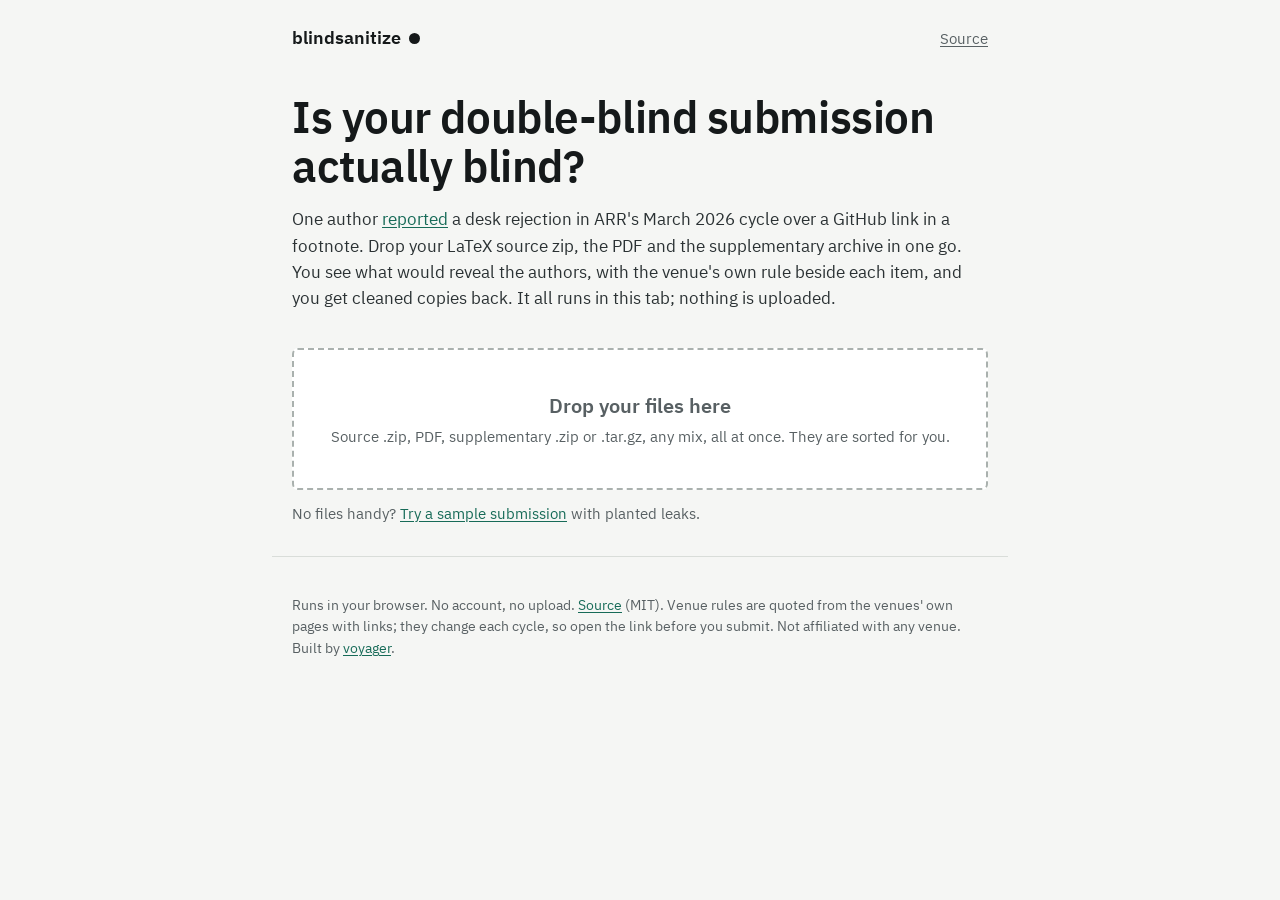
==== index.html @ 2ce64487 "blindsanitize: check and fix a double-blind submission in the browser" ====
<!doctype html>
<html lang="en">
<head>
<meta charset="utf-8">
<meta name="viewport" content="width=device-width, initial-scale=1">
<title>blindsanitize: check that your double-blind submission is blind</title>
<meta name="description" content="Drop your LaTeX source zip, your PDF and your supplementary archive. blindsanitize shows what would reveal the authors, with the venue's own rule next to each item, and gives back cleaned copies. Has a camera-ready mode. Runs in your browser; nothing is uploaded.">
<meta property="og:title" content="blindsanitize: check that your double-blind submission is blind">
<meta property="og:description" content="Source, PDF and supplementary archive checked together, with the venue's own rules. In your browser.">
<meta property="og:url" content="https://voyager-from-space.github.io/blindsanitize/">
<link rel="canonical" href="https://voyager-from-space.github.io/blindsanitize/">
<link rel="icon" href="favicon.svg" type="image/svg+xml">
<link rel="stylesheet" href="styles.css">
</head>
<body>
<header class="wrap top">
  <a class="brand" href="./">blindsanitize</a>
  <a class="quiet" href="https://github.com/voyager-from-space/blindsanitize">Source</a>
</header>
<main class="wrap">
  <section class="intro">
    <h1>Is your double-blind submission actually blind?</h1>
    <p class="lede">One author <a href="https://www.reddit.com/r/LanguageTechnology/comments/1sd0vs9/arr_march_2026_disk_rejected/">reported</a> a desk rejection in ARR's March 2026 cycle over a GitHub link in a footnote. Drop your LaTeX source zip, the PDF and the supplementary archive in one go. You see what would reveal the authors, with the venue's own rule beside each item, and you get cleaned copies back. It all runs in this tab; nothing is uploaded.</p>
  </section>

  <section aria-label="Add your files">
    <label id="drop" class="drop" for="file">
      <input id="file" type="file" multiple accept=".zip,.pdf,.tgz,.tar,.gz,application/zip,application/pdf,application/gzip">
      <span class="drop-title">Drop your files here</span>
      <span class="drop-sub">Source .zip, PDF, supplementary .zip or .tar.gz, any mix, all at once. They are sorted for you.</span>
    </label>
    <p class="alt">No files handy? <button id="sample" class="linkish" type="button">Try a sample submission</button> with planted leaks.</p>
    <p id="status" class="status" role="status" aria-live="polite"></p>
  </section>

  <section id="results" class="results" hidden aria-labelledby="res-title">
    <div class="res-head">
      <div>
        <h2 id="res-title"></h2>
        <p id="res-sub" class="res-sub"></p>
      </div>
    </div>
    <div id="pack" class="pack"></div>
    <p id="downloads" class="downloads"></p>

    <details class="settings" open>
      <summary>Settings: venue, your names, mode</summary>
      <div class="grid">
        <div>
          <label for="venue">Venue</label>
          <select id="venue"></select>
          <p class="mini" id="venue-link"></p>
          <label class="check"><input id="camera" type="checkbox"> This is the camera-ready version</label>
          <label class="check"><input id="strip" type="checkbox" checked> Strip LaTeX comments from the source</label>
        </div>
        <div>
          <label for="names">Author names, one per line</label>
          <textarea id="names" rows="3" spellcheck="false" autocomplete="off" placeholder="Ada Example"></textarea>
          <label for="others">Institutions, handles, project names</label>
          <textarea id="others" rows="3" spellcheck="false" autocomplete="off" placeholder="Acme Lab&#10;adaexample"></textarea>
          <p class="mini">These stay in this tab. They are searched for in file text, PDF text, links and file names, and never written to the report.</p>
        </div>
      </div>
    </details>

    <div id="camera-panel" class="camera" hidden>
      <h3 class="sec">Camera-ready: put the real information back</h3>
      <label for="author-block">Author block (the LaTeX that goes inside <code>\author{…}</code>)</label>
      <textarea id="author-block" rows="3" spellcheck="false"></textarea>
      <label for="ack">Acknowledgments text</label>
      <textarea id="ack" rows="3" spellcheck="false"></textarea>
      <h4 class="sec2">Anonymized links</h4>
      <ol id="anon-links" class="rows"></ol>
    </div>

    <details id="venue-rules" class="rules"><summary id="venue-rules-title"></summary><ol id="venue-rule-list" class="rule-list"></ol></details>

    <div id="findings"></div>

    <h3 class="sec">Does the cleaned source still build, and is the built PDF blind?</h3>
    <p class="note" id="build-note">Builds the cleaned source in this tab with TeX Live as WebAssembly, then runs the same PDF checks on the PDF it produced. The first build downloads about 177 MB, and about 440 MB if the paper needs packages beyond the common set. It is kept in this browser. Your files are not uploaded.</p>
    <p class="build-actions"><button id="build-btn" class="btn" type="button">Build and check the PDF</button> <button id="build-stop" class="linkish" type="button" hidden>Stop</button></p>
    <p id="build-status" class="status" role="status" aria-live="polite"></p>
    <div id="build-out" class="build-out" hidden></div>

    <h3 class="sec">What this cannot see</h3>
    <p class="note">Writing style, a well-known system or dataset that points to your group, faces or screenshots inside figures, text drawn inside images, and anything outside the files you dropped. Self-reference and name matching are heuristics: read the list. Cleaning is done on copies; your originals are not touched.</p>
  </section>
</main>
<footer class="wrap foot">
  <p>Runs in your browser. No account, no upload. <a href="https://github.com/voyager-from-space/blindsanitize">Source</a> (MIT). Venue rules are quoted from the venues' own pages with links; they change each cycle, so open the link before you submit. Not affiliated with any venue. Built by <a href="https://voyager-from-space.github.io">voyager</a>.</p>
</footer>
<script src="vendor/jszip.min.js"></script>
<script type="module" src="app.js"></script>
</body>
</html>
---- styles.css ----
/* blindsanitize tokens
   paper  #f5f6f4  page            ink   #15191a  text
   muted  #586063  secondary text  rule  #d9ddd9  dividers
   go     #176b58  fixed, actions  stop  #a8281f  would reveal you / needs you
   amber  #8a5a00  check this      redaction bars: the ███ run inside excerpts
   type: IBM Plex Sans 400/600; Plex Mono for paths and excerpts only
   space: 4 8 12 16 24 40 64; one 46rem column */
@font-face { font-family: "Plex Sans"; src: url(fonts/IBMPlexSans-Regular-Latin1.woff2) format("woff2"); font-weight: 400; font-display: swap; }
@font-face { font-family: "Plex Sans"; src: url(fonts/IBMPlexSans-Regular-Pi.woff2) format("woff2"); font-weight: 400; font-display: swap; unicode-range: U+2000-23FF, U+2500-25FF; }
@font-face { font-family: "Plex Sans"; src: url(fonts/IBMPlexSans-SemiBold-Latin1.woff2) format("woff2"); font-weight: 600; font-display: swap; }
@font-face { font-family: "Plex Sans"; src: url(fonts/IBMPlexSans-SemiBold-Pi.woff2) format("woff2"); font-weight: 600; font-display: swap; unicode-range: U+2000-23FF, U+2500-25FF; }
@font-face { font-family: "Plex Mono"; src: url(fonts/IBMPlexMono-Regular-Latin1.woff2) format("woff2"); font-weight: 400; font-display: swap; }
@font-face { font-family: "Plex Mono"; src: url(fonts/IBMPlexMono-Regular-Pi.woff2) format("woff2"); font-weight: 400; font-display: swap; unicode-range: U+2000-23FF, U+2500-25FF; }

:root { --paper: #f5f6f4; --ink: #15191a; --muted: #586063; --rule: #d9ddd9; --go: #176b58; --stop: #a8281f; --amber: #8a5a00; }
* { box-sizing: border-box; }
html { -webkit-text-size-adjust: 100%; }
body { margin: 0; background: var(--paper); color: var(--ink); font: 400 17px/1.55 "Plex Sans", system-ui, sans-serif; }
code, .mono { font-family: "Plex Mono", ui-monospace, monospace; font-size: 0.9em; }
a { color: var(--go); text-underline-offset: 2px; }
:focus-visible { outline: 3px solid var(--go); outline-offset: 2px; }
.wrap { max-width: 46rem; margin: 0 auto; padding: 0 20px; }
.top { display: flex; justify-content: space-between; align-items: baseline; padding-top: 24px; }
.brand { font-weight: 600; color: var(--ink); text-decoration: none; font-size: 18px; }
.brand::after { content: ""; display: inline-block; width: 0.62em; height: 0.62em; margin-left: 8px; border-radius: 50%; background: var(--ink); vertical-align: -0.02em; }
.quiet { color: var(--muted); font-size: 15px; }
.intro { padding: 40px 0 24px; }
h1 { font-size: clamp(30px, 6vw, 44px); line-height: 1.12; letter-spacing: -0.01em; margin: 0 0 16px; font-weight: 600; max-width: 18em; }
.lede { margin: 0; color: #2b3234; max-width: 40em; }
.drop { display: block; border: 2px dashed #aab1ae; border-radius: 6px; padding: 40px 24px; text-align: center; background: #fff; cursor: pointer; transition: border-color .15s, background .15s; }
.drop:hover, .drop.over, .drop:focus-within { border-color: var(--go); background: #f0f7f4; }
.drop input { position: absolute; width: 1px; height: 1px; opacity: 0; overflow: hidden; }
.drop-title { display: block; font-weight: 600; font-size: 20px; }
.drop-sub { display: block; color: var(--muted); margin-top: 4px; font-size: 15px; }
.alt { margin: 12px 0 0; color: var(--muted); font-size: 15px; }
.linkish { font: inherit; color: var(--go); background: none; border: 0; padding: 0; text-decoration: underline; text-underline-offset: 2px; cursor: pointer; }
.status { min-height: 1.5em; color: var(--muted); font-size: 15px; margin: 8px 0 0; }
.results { padding: 24px 0 40px; border-top: 1px solid var(--rule); margin-top: 24px; }
h2 { font-size: 26px; line-height: 1.2; margin: 0; font-weight: 600; overflow-wrap: anywhere; }
.res-sub { margin: 4px 0 0; color: var(--muted); }
.pack { display: grid; grid-template-columns: repeat(auto-fit, minmax(12rem, 1fr)); gap: 12px; margin: 20px 0 12px; }
.cell { border-left: 4px solid var(--rule); padding: 2px 0 2px 12px; }
.cell.bad { border-color: var(--stop); } .cell.ok { border-color: var(--go); } .cell.off { opacity: .6; }
.cell b { display: block; font-size: 15px; font-weight: 600; }
.cell .n { font-size: 24px; font-weight: 600; font-variant-numeric: tabular-nums; line-height: 1.2; }
.cell .s { color: var(--muted); font-size: 14px; display: block; }
.downloads { display: flex; flex-wrap: wrap; gap: 8px 12px; margin: 12px 0 0; }
.btn { display: inline-block; background: var(--go); color: #fff; text-decoration: none; font-weight: 600; padding: 10px 16px; border-radius: 6px; font-size: 16px; }
.btn:hover { background: #0f5646; }
.btn.alt2 { background: #fff; color: var(--go); border: 1px solid var(--go); }
button.btn { border: 0; font-family: inherit; cursor: pointer; }
button.btn:disabled { background: #8aa89f; cursor: progress; }
.settings, .rules { margin: 24px 0 0; border-top: 1px solid var(--rule); padding-top: 12px; }
summary { cursor: pointer; font-weight: 600; }
.grid { display: grid; grid-template-columns: 1fr 1fr; gap: 20px; margin-top: 8px; }
label { display: block; font-size: 15px; color: var(--muted); margin: 12px 0 4px; }
label.check { color: var(--ink); display: flex; gap: 8px; align-items: center; margin: 10px 0 0; }
select, textarea { width: 100%; font: 400 15px/1.5 "Plex Sans", system-ui, sans-serif; padding: 8px 10px; border: 1px solid #aab1ae; border-radius: 6px; background: #fff; color: var(--ink); }
textarea { font-family: "Plex Mono", ui-monospace, monospace; resize: vertical; }
.mini { color: var(--muted); font-size: 13px; margin: 6px 0 0; }
.sec { font-size: 18px; margin: 40px 0 4px; }
.sec2 { font-size: 16px; margin: 20px 0 4px; }
.note { color: var(--muted); font-size: 14px; margin: 4px 0 12px; }
ol.list, ol.rows, ol.rule-list { list-style: none; margin: 0; padding: 0; }
.f { padding: 12px 0 12px 12px; border-bottom: 1px solid var(--rule); border-left: 3px solid transparent; }
.f.block { border-left-color: var(--stop); } .f.check { border-left-color: #c9a24a; } .f.note { border-left-color: var(--rule); }
.f[data-status="fixed"] { border-left-color: var(--go); } /* done: green; the red and amber bars are only for what still needs you */
.f[data-status="info"] { border-left-color: var(--rule); }
.f-head { display: flex; flex-wrap: wrap; gap: 4px 12px; align-items: baseline; }
.f-label { font-weight: 600; }
.where { color: var(--muted); font-size: 14px; font-family: "Plex Mono", ui-monospace, monospace; overflow-wrap: anywhere; }
.f-detail { margin: 4px 0 0; font-size: 15px; }
.f-ex { margin: 4px 0 0; font-size: 14px; color: var(--muted); font-family: "Plex Mono", ui-monospace, monospace; overflow-wrap: anywhere; }
.st { font-size: 14px; margin: 4px 0 0; font-weight: 600; }
.st.fixed { color: var(--go); } .st.manual { color: var(--stop); } .st.info { color: var(--muted); font-weight: 400; }
.rule { margin: 6px 0 0; font-size: 14px; color: var(--muted); }
.rule q { color: var(--ink); }
.rule-list li { padding: 8px 0; border-bottom: 1px solid var(--rule); font-size: 15px; }
.row { display: flex; flex-wrap: wrap; justify-content: space-between; gap: 2px 16px; padding: 8px 0; border-bottom: 1px solid var(--rule); font-size: 15px; }
.row input { flex: 1 1 14rem; font: inherit; padding: 6px 8px; border: 1px solid #aab1ae; border-radius: 6px; }
.build-actions { margin: 12px 0 0; display: flex; gap: 16px; align-items: center; flex-wrap: wrap; }
.build-out pre { margin: 8px 0 0; padding: 10px 12px; background: #fff; border: 1px solid var(--rule); border-radius: 6px; font-size: 13px; line-height: 1.45; overflow-x: auto; white-space: pre-wrap; overflow-wrap: anywhere; }
.foot { color: var(--muted); font-size: 14px; padding-top: 24px; padding-bottom: 40px; border-top: 1px solid var(--rule); }
@media (max-width: 560px) { body { font-size: 16px; } .drop { padding: 28px 16px; } .grid { grid-template-columns: 1fr; } .btn { width: 100%; text-align: center; } }
@media (prefers-reduced-motion: reduce) { * { transition: none !important; scroll-behavior: auto !important; } }
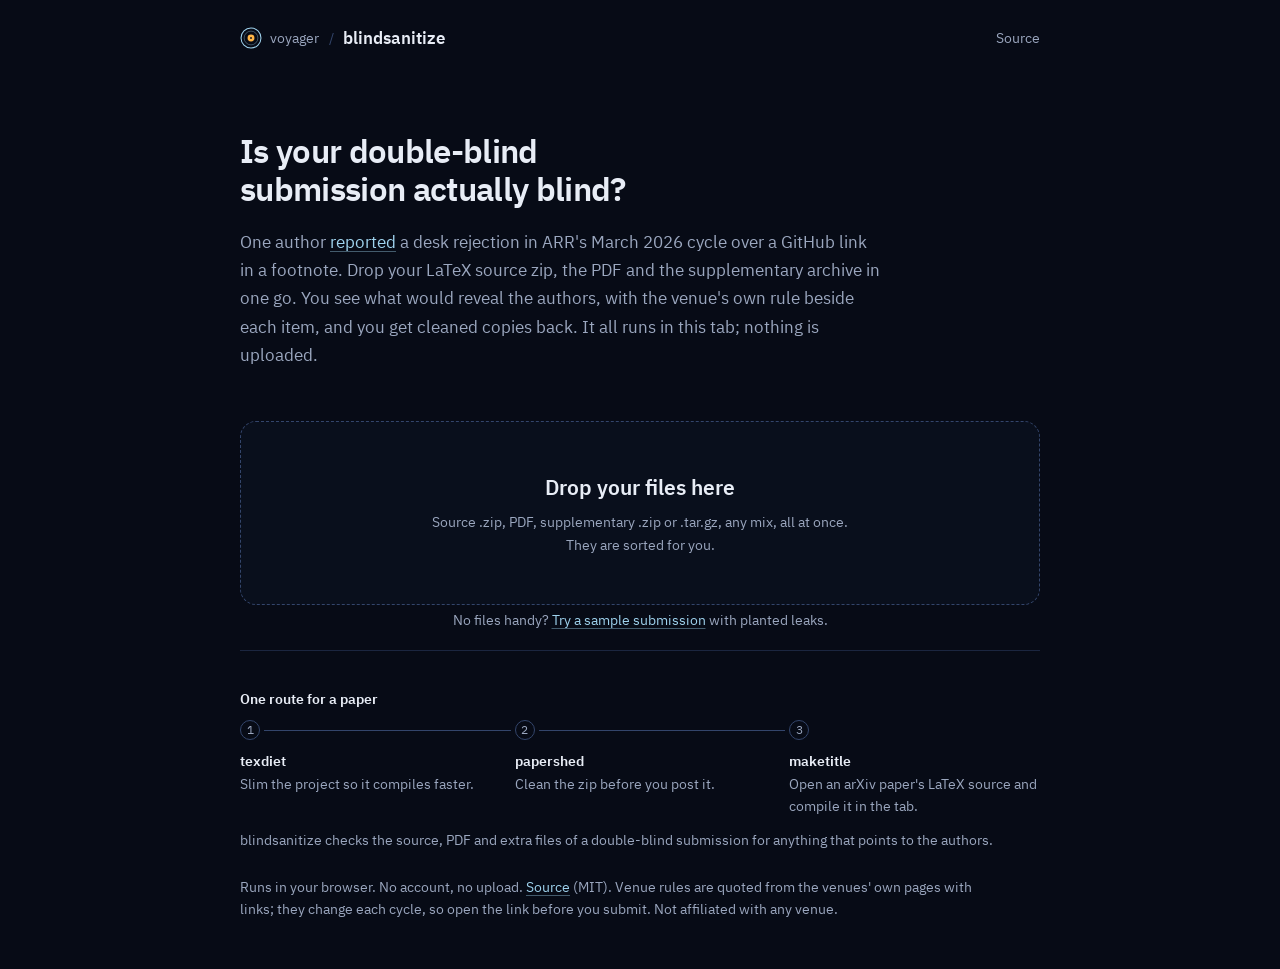
==== commit bce1e74c: "Share card and shared voyager look: one dark theme, header, route footer" ====
--- a/index.html
+++ b/index.html
@@ -5,19 +5,38 @@
 <meta name="viewport" content="width=device-width, initial-scale=1">
 <title>blindsanitize: check that your double-blind submission is blind</title>
 <meta name="description" content="Drop your LaTeX source zip, your PDF and your supplementary archive. blindsanitize shows what would reveal the authors, with the venue's own rule next to each item, and gives back cleaned copies. Has a camera-ready mode. Runs in your browser; nothing is uploaded.">
+<link rel="icon" href="favicon.svg" type="image/svg+xml">
+<meta property="og:type" content="website">
+<meta property="og:site_name" content="voyager">
 <meta property="og:title" content="blindsanitize: check that your double-blind submission is blind">
-<meta property="og:description" content="Source, PDF and supplementary archive checked together, with the venue's own rules. In your browser.">
+<meta property="og:description" content="Source, PDF and supplementary archive checked together against the venue's own rules, with cleaned copies back. Free, in your browser.">
 <meta property="og:url" content="https://voyager-from-space.github.io/blindsanitize/">
+<meta property="og:image" content="https://voyager-from-space.github.io/blindsanitize/og.png">
+<meta property="og:image:type" content="image/png">
+<meta property="og:image:width" content="1200">
+<meta property="og:image:height" content="630">
+<meta property="og:image:alt" content="blindsanitize by voyager: check that a double-blind submission is blind.">
+<meta name="twitter:card" content="summary_large_image">
+<meta name="twitter:site" content="@voyagerships">
+<meta name="twitter:title" content="blindsanitize: check that your double-blind submission is blind">
+<meta name="twitter:description" content="Source, PDF and supplementary archive checked together against the venue's own rules, with cleaned copies back. Free, in your browser.">
+<meta name="twitter:image" content="https://voyager-from-space.github.io/blindsanitize/og.png">
+<meta name="twitter:image:alt" content="blindsanitize by voyager: check that a double-blind submission is blind.">
+<meta name="theme-color" content="#070b16">
+<meta name="color-scheme" content="dark">
 <link rel="canonical" href="https://voyager-from-space.github.io/blindsanitize/">
-<link rel="icon" href="favicon.svg" type="image/svg+xml">
+<link rel="stylesheet" href="voyager.css">
 <link rel="stylesheet" href="styles.css">
 </head>
-<body>
-<header class="wrap top">
-  <a class="brand" href="./">blindsanitize</a>
-  <a class="quiet" href="https://github.com/voyager-from-space/blindsanitize">Source</a>
+<body class="tool">
+<a class="skip" href="#main">Skip to content</a>
+<header class="wrap vg-top">
+  <a class="vg-brand" href="https://voyager-from-space.github.io" aria-label="voyager home"><svg viewBox="0 0 32 32" width="22" height="22" aria-hidden="true"><circle cx="16" cy="16" r="14.5" fill="none" stroke="currentColor" stroke-width="1.5"/><circle cx="16" cy="16" r="10" fill="none" stroke="currentColor" stroke-opacity=".5"/><circle cx="16" cy="16" r="5" fill="#ffb547"/><circle cx="16" cy="16" r="1.3" fill="#070b16"/></svg><span>voyager</span></a>
+  <span class="vg-sep" aria-hidden="true">/</span>
+  <a class="vg-tool" href="./" aria-current="page">blindsanitize</a>
+  <a class="vg-end" href="https://github.com/voyager-from-space/blindsanitize">Source</a>
 </header>
-<main class="wrap">
+<main id="main" class="wrap">
   <section class="intro">
     <h1>Is your double-blind submission actually blind?</h1>
     <p class="lede">One author <a href="https://www.reddit.com/r/LanguageTechnology/comments/1sd0vs9/arr_march_2026_disk_rejected/">reported</a> a desk rejection in ARR's March 2026 cycle over a GitHub link in a footnote. Drop your LaTeX source zip, the PDF and the supplementary archive in one go. You see what would reveal the authors, with the venue's own rule beside each item, and you get cleaned copies back. It all runs in this tab; nothing is uploaded.</p>
@@ -87,8 +106,17 @@
     <p class="note">Writing style, a well-known system or dataset that points to your group, faces or screenshots inside figures, text drawn inside images, and anything outside the files you dropped. Self-reference and name matching are heuristics: read the list. Cleaning is done on copies; your originals are not touched.</p>
   </section>
 </main>
-<footer class="wrap foot">
-  <p>Runs in your browser. No account, no upload. <a href="https://github.com/voyager-from-space/blindsanitize">Source</a> (MIT). Venue rules are quoted from the venues' own pages with links; they change each cycle, so open the link before you submit. Not affiliated with any venue. Built by <a href="https://voyager-from-space.github.io">voyager</a>.</p>
+<footer class="wrap vg-foot">
+  <nav class="vg-route" aria-label="The voyager LaTeX route">
+    <h2>One route for a paper</h2>
+    <ol class="vg-steps">
+    <li><a href="https://texdiet.vercel.app/">texdiet</a><span class="vg-what">Slim the project so it compiles faster.</span></li>
+    <li><a href="https://voyager-from-space.github.io/papershed/">papershed</a><span class="vg-what">Clean the zip before you post it.</span></li>
+    <li><a href="https://maketitle.vercel.app/">maketitle</a><span class="vg-what">Open an arXiv paper's LaTeX source and compile it in the tab.</span></li>
+    </ol>
+    <p class="vg-side"><span class="vg-name">blindsanitize</span> checks the source, PDF and extra files of a double-blind submission for anything that points to the authors.</p>
+  </nav>
+  <p class="vg-legal">Runs in your browser. No account, no upload. <a href="https://github.com/voyager-from-space/blindsanitize">Source</a> (MIT). Venue rules are quoted from the venues' own pages with links; they change each cycle, so open the link before you submit. Not affiliated with any venue.</p>
 </footer>
 <script src="vendor/jszip.min.js"></script>
 <script type="module" src="app.js"></script>
--- a/voyager.css
+++ b/voyager.css
@@ -0,0 +1,123 @@
+@font-face { font-family: "Plex Sans"; src: url(fonts/IBMPlexSans-Regular-Latin1.woff2) format("woff2"); font-weight: 400; font-style: normal; font-display: swap; unicode-range: U+0000, U+000D, U+0020-007E, U+00A0-00FF, U+0131, U+0152-0153, U+02C6, U+02DA, U+02DC, U+2013-2014, U+2018-201A, U+201C-201E, U+2020-2022, U+2026, U+2030, U+2039-203A, U+2044, U+20AC, U+2122, U+2212, U+FB01-FB02; }
+@font-face { font-family: "Plex Sans"; src: url(fonts/IBMPlexSans-Regular-Pi.woff2) format("woff2"); font-weight: 400; font-style: normal; font-display: swap; unicode-range: U+0E3F, U+2000-200D, U+2015, U+2028-2029, U+202F, U+2032-2033, U+2070, U+2074-2079, U+2080-2089, U+2113, U+2116, U+2126, U+212E, U+2150-2151, U+2153-215E, U+2190-2199, U+21A9-21AA, U+21B0-21B3, U+21B6-21B7, U+21BA-21BB, U+21C4, U+21C6, U+2202, U+2206, U+220F, U+2211, U+2215, U+221A, U+221E, U+222B, U+2248, U+2260, U+2264-2265, U+25CA, U+2713, U+274C, U+2B0E-2B11, U+ECE0, U+EFCC, U+FEFF, U+FFFD; }
+@font-face { font-family: "Plex Sans"; src: url(fonts/IBMPlexSans-SemiBold-Latin1.woff2) format("woff2"); font-weight: 600; font-style: normal; font-display: swap; unicode-range: U+0000, U+000D, U+0020-007E, U+00A0-00FF, U+0131, U+0152-0153, U+02C6, U+02DA, U+02DC, U+2013-2014, U+2018-201A, U+201C-201E, U+2020-2022, U+2026, U+2030, U+2039-203A, U+2044, U+20AC, U+2122, U+2212, U+FB01-FB02; }
+@font-face { font-family: "Plex Sans"; src: url(fonts/IBMPlexSans-SemiBold-Pi.woff2) format("woff2"); font-weight: 600; font-style: normal; font-display: swap; unicode-range: U+0E3F, U+2000-200D, U+2015, U+2028-2029, U+202F, U+2032-2033, U+2070, U+2074-2079, U+2080-2089, U+2113, U+2116, U+2126, U+212E, U+2150-2151, U+2153-215E, U+2190-2199, U+21A9-21AA, U+21B0-21B3, U+21B6-21B7, U+21BA-21BB, U+21C4, U+21C6, U+2202, U+2206, U+220F, U+2211, U+2215, U+221A, U+221E, U+222B, U+2248, U+2260, U+2264-2265, U+25CA, U+2713, U+274C, U+2B0E-2B11, U+ECE0, U+EFCC, U+FEFF, U+FFFD; }
+@font-face { font-family: "Plex Mono"; src: url(fonts/IBMPlexMono-Regular-Latin1.woff2) format("woff2"); font-weight: 400; font-style: normal; font-display: swap; unicode-range: U+0000, U+000D, U+0020-007E, U+00A0-00FF, U+0131, U+0152-0153, U+02C6, U+02DA, U+02DC, U+2013-2014, U+2018-201A, U+201C-201E, U+2020-2022, U+2026, U+2030, U+2039-203A, U+2044, U+20AC, U+2122, U+2212, U+FB01-FB02; }
+@font-face { font-family: "Plex Mono"; src: url(fonts/IBMPlexMono-Regular-Pi.woff2) format("woff2"); font-weight: 400; font-style: normal; font-display: swap; unicode-range: U+0E3F, U+2000-200D, U+2015, U+2028-2029, U+202F, U+2032-2033, U+2070, U+2074-2079, U+2080-2089, U+2113, U+2116, U+2126, U+212E, U+2150-2151, U+2153-215E, U+2190-2199, U+21A9-21AA, U+21B0-21B3, U+21B6-21B7, U+21BA-21BB, U+21C4, U+21C6, U+2202, U+2206, U+220F, U+2211, U+2215, U+221A, U+221E, U+222B, U+2248, U+2260, U+2264-2265, U+25CA, U+2713, U+274C, U+2B0E-2B11, U+ECE0, U+EFCC, U+FEFF, U+FFFD; }
+/* voyager design v1: shared by every voyager site. Source of truth lives in
+   voyager-from-space.github.io/design; `npm run design` copies it into each site.
+   Look: deep-space navy, one warm accent (amber), one cool accent (ice).
+   Type: IBM Plex Sans 400/600 and Plex Mono for paths and numbers (SIL OFL 1.1, files ship with each site).
+   Space: 4 8 12 16 24 40 64 as --s1..--s7. Radius: 6 (small), 12 (panel), pill (buttons). */
+
+:root {
+  --bg: #070b16; --panel: #0c1322; --panel-2: #111a2e; --line: #1b2640; --line-strong: #33456b;
+  --ink: #e8edf6; --muted: #9ba7bf; --amber: #ffb547; --ice: #9fd3ee;
+  --good: #6fd6b0; --bad: #ff8f84;
+  --sans: "Plex Sans", system-ui, sans-serif; --mono: "Plex Mono", ui-monospace, monospace;
+  --t-1: .85rem; --t0: 1.0625rem; --t1: 1.328rem; --t2: 1.66rem; --t3: 2.075rem; --t4: 2.594rem; --t5: 3.242rem;
+  --s1: .25rem; --s2: .5rem; --s3: .75rem; --s4: 1rem; --s5: 1.5rem; --s6: 2.5rem; --s7: 4rem;
+  --r-sm: 6px; --r: 12px;
+  color-scheme: dark;
+}
+*, *::before, *::after { box-sizing: border-box; }
+[hidden] { display: none !important; }
+html { background: var(--bg); color: var(--ink); -webkit-text-size-adjust: 100%; }
+body { margin: 0; font: 400 var(--t0)/1.65 var(--sans); min-height: 100vh; overflow-x: hidden; display: flex; flex-direction: column; }
+body > main { flex: 1; }
+h1, h2, h3, h4, p, ul, ol, dl, dd, figure { margin: 0; }
+ul, ol { padding: 0; list-style: none; }
+a { color: var(--ice); text-decoration: underline; text-decoration-color: rgb(159 211 238 / .4); text-underline-offset: .2em; }
+a:hover { text-decoration-color: currentColor; }
+:focus-visible { outline: 2px solid var(--amber); outline-offset: 3px; border-radius: 3px; }
+::selection { background: var(--amber); color: var(--bg); }
+code, .mono { font-family: var(--mono); font-size: .9em; }
+.wrap { width: min(100% - 2.5rem, 52rem); margin-inline: auto; }
+.sr { position: absolute; width: 1px; height: 1px; overflow: hidden; clip-path: inset(50%); }
+.skip { position: absolute; left: 1rem; top: -4rem; background: var(--amber); color: var(--bg); padding: .5rem .9rem; border-radius: 4px; z-index: 10; text-decoration: none; }
+.skip:focus { top: 1rem; }
+
+/* sky: static dots and a faint glow; the one slow twinkle is in the portfolio only */
+.sky { position: fixed; inset: 0; z-index: -1; pointer-events: none;
+  background:
+    radial-gradient(1px 1px at 20px 30px, rgb(232 237 246 / .5), transparent 60%),
+    radial-gradient(1px 1px at 140px 90px, rgb(232 237 246 / .32), transparent 60%),
+    radial-gradient(1.5px 1.5px at 90px 160px, rgb(159 211 238 / .4), transparent 60%),
+    radial-gradient(ellipse 70% 50% at 80% 0%, rgb(30 48 92 / .32), transparent 70%);
+  background-size: 230px 230px, 310px 310px, 270px 270px, 100% 100%; }
+
+/* buttons */
+.btn { display: inline-block; padding: .7rem 1.2rem; border-radius: 999px; border: 0; background: var(--amber); color: var(--bg); font: 600 var(--t-1)/1 var(--sans); text-decoration: none; cursor: pointer; }
+.btn:hover { background: #ffc875; }
+.btn:disabled { opacity: .5; cursor: progress; }
+.btn.ghost { background: transparent; color: var(--ice); box-shadow: inset 0 0 0 1px var(--line-strong); }
+.btn.ghost:hover { background: var(--panel-2); }
+.linkish { background: none; border: 0; padding: 0; font: inherit; color: var(--ice); text-decoration: underline; text-decoration-color: rgb(159 211 238 / .4); text-underline-offset: .2em; cursor: pointer; }
+
+/* header: voyager / tool .......... source */
+.vg-top { display: flex; align-items: center; gap: .6rem; padding-block: 1.5rem; font-size: var(--t-1); }
+.vg-brand { display: inline-flex; align-items: center; gap: .5rem; color: var(--muted); text-decoration: none; }
+.vg-brand:hover { color: var(--ink); }
+.vg-brand svg { color: var(--ice); }
+.vg-sep { color: var(--line-strong); }
+.vg-tool { color: var(--ink); font-weight: 600; font-size: var(--t0); text-decoration: none; }
+.vg-top .vg-end { margin-left: auto; color: var(--muted); text-decoration: none; }
+.vg-top .vg-end:hover { color: var(--ink); }
+
+/* footer: the route, then the small print */
+.vg-foot { padding-block: var(--s6) 3rem; border-top: 1px solid var(--line); color: var(--muted); font-size: var(--t-1); display: grid; gap: var(--s5); }
+.vg-route h2 { font-size: var(--t-1); font-weight: 600; color: var(--ink); margin-bottom: var(--s3); letter-spacing: 0; }
+.vg-steps { display: grid; gap: var(--s3); counter-reset: step; }
+.vg-steps li { position: relative; padding-left: 1.9rem; counter-increment: step; }
+.vg-steps li::before { content: counter(step); position: absolute; left: 0; top: .1rem; width: 1.25rem; height: 1.25rem; display: grid; place-items: center; border-radius: 50%; border: 1px solid var(--line-strong); color: var(--muted); font: 400 .72rem/1 var(--mono); background: var(--bg); z-index: 1; }
+.vg-steps li::after { content: ""; position: absolute; left: .625rem; top: 1.4rem; bottom: -.75rem; width: 1px; background: var(--line-strong); }
+.vg-steps li:last-child::after { display: none; }
+.vg-steps li.here::before { background: var(--amber); border-color: var(--amber); color: var(--bg); font-weight: 600; }
+.vg-steps a, .vg-steps .vg-name { font-weight: 600; color: var(--ink); text-decoration: none; }
+.vg-steps a:hover { text-decoration: underline; }
+.vg-steps .vg-name { color: var(--amber); }
+.vg-steps .vg-what { display: block; color: var(--muted); }
+.vg-side { margin-top: var(--s3); }
+.vg-legal { max-width: 46rem; }
+@media (min-width: 46rem) {
+  .vg-steps { grid-template-columns: repeat(3, 1fr); gap: var(--s5); }
+  .vg-steps li { padding: 1.9rem 0 0; }
+  .vg-steps li::before { top: 0; }
+  .vg-steps li::after { left: 1.5rem; right: -1.25rem; top: .625rem; bottom: auto; width: auto; height: 1px; }
+}
+@media (prefers-reduced-motion: reduce) { *, *::before, *::after { animation: none !important; transition: none !important; } html { scroll-behavior: auto; } }
+
+/* ---- tool pages (texdiet, papershed, blindsanitize): the shared drop-a-zip layout ---- */
+.tool .wrap { width: min(100% - 2.5rem, 50rem); }
+.intro { display: grid; gap: 1.25rem; padding-block: clamp(1.5rem, 6vw, 3.5rem) 2.5rem; }
+h1 { font-size: clamp(var(--t2), 1rem + 3vw, var(--t3)); line-height: 1.15; font-weight: 600; letter-spacing: -.02em; text-wrap: balance; max-width: 40rem; }
+.lede { color: var(--muted); max-width: 40rem; }
+.drop-area { display: grid; gap: 1rem; padding-bottom: 3rem; }
+.drop { color: var(--ink); display: grid; gap: .4rem; place-items: center; text-align: center; padding: 3rem 1.5rem; border: 1.5px dashed var(--line-strong); border-radius: 16px; background: rgb(12 19 34 / .6); cursor: pointer; transition: border-color .2s, background .2s; }
+.drop:hover, .drop.over, .drop:focus-within { border-color: var(--ice); background: var(--panel); }
+.drop input { position: absolute; width: 1px; height: 1px; opacity: 0; overflow: hidden; }
+.drop-title { font-size: var(--t1); font-weight: 600; }
+.drop-sub { color: var(--muted); font-size: var(--t-1); max-width: 28rem; }
+.alt { color: var(--muted); font-size: var(--t-1); text-align: center; }
+.status { min-height: 1.4em; text-align: center; font: 400 var(--t-1)/1.4 var(--mono); color: var(--muted); }
+.results { border-top: 1px solid var(--line); padding-block: 2.5rem 3.5rem; display: grid; gap: 1.75rem; align-content: start; }
+.res-head { display: flex; flex-wrap: wrap; align-items: end; justify-content: space-between; gap: 1rem 2rem; }
+h2 { font-size: var(--t2); line-height: 1.2; font-weight: 600; letter-spacing: -.01em; overflow-wrap: anywhere; }
+.res-sub { color: var(--muted); margin-top: var(--s1); }
+.stats { display: grid; grid-template-columns: repeat(auto-fit, minmax(9rem, 1fr)); gap: 1rem; }
+.stats div { padding: 1rem 1.1rem; border: 1px solid var(--line); border-radius: var(--r); background: var(--panel); }
+.stats dt { font-size: var(--t-1); color: var(--muted); }
+.stats dd { font-size: var(--t1); font-weight: 600; overflow-wrap: anywhere; font-variant-numeric: tabular-nums; }
+.stats dd.small { font-size: var(--t-1); font-weight: 400; color: var(--muted); }
+.note { color: var(--muted); font-size: var(--t-1); }
+.note code { color: var(--ink); }
+.sec { font-size: var(--t1); line-height: 1.25; font-weight: 600; margin-top: var(--s6); }
+.sec2 { font-size: var(--t0); font-weight: 600; margin-top: var(--s5); }
+.mini { color: var(--muted); font-size: var(--t-1); margin-top: var(--s2); }
+.where { font: 400 var(--t-1)/1.5 var(--mono); color: var(--ice); opacity: .9; overflow-wrap: anywhere; }
+textarea, select, .row input { width: 100%; font: 400 var(--t-1)/1.5 var(--sans); padding: .55rem .7rem; border: 1px solid var(--line-strong); border-radius: var(--r-sm); background: var(--panel); color: var(--ink); }
+textarea { font-family: var(--mono); resize: vertical; }
+label { display: block; font-size: var(--t-1); color: var(--muted); margin: .75rem 0 .25rem; }
+pre { margin: .5rem 0 0; padding: .7rem .85rem; background: var(--panel); border: 1px solid var(--line); border-radius: var(--r-sm); font: 400 .8rem/1.5 var(--mono); overflow-x: auto; white-space: pre-wrap; overflow-wrap: anywhere; color: var(--ink); }
+summary { cursor: pointer; font-weight: 600; }
+@media (max-width: 560px) { .drop { padding: 2rem 1rem; } .tool .btn { width: 100%; text-align: center; } }
--- a/styles.css
+++ b/styles.css
@@ -1,85 +1,30 @@
-/* blindsanitize tokens
-   paper  #f5f6f4  page            ink   #15191a  text
-   muted  #586063  secondary text  rule  #d9ddd9  dividers
-   go     #176b58  fixed, actions  stop  #a8281f  would reveal you / needs you
-   amber  #8a5a00  check this      redaction bars: the ███ run inside excerpts
-   type: IBM Plex Sans 400/600; Plex Mono for paths and excerpts only
-   space: 4 8 12 16 24 40 64; one 46rem column */
-@font-face { font-family: "Plex Sans"; src: url(fonts/IBMPlexSans-Regular-Latin1.woff2) format("woff2"); font-weight: 400; font-display: swap; }
-@font-face { font-family: "Plex Sans"; src: url(fonts/IBMPlexSans-Regular-Pi.woff2) format("woff2"); font-weight: 400; font-display: swap; unicode-range: U+2000-23FF, U+2500-25FF; }
-@font-face { font-family: "Plex Sans"; src: url(fonts/IBMPlexSans-SemiBold-Latin1.woff2) format("woff2"); font-weight: 600; font-display: swap; }
-@font-face { font-family: "Plex Sans"; src: url(fonts/IBMPlexSans-SemiBold-Pi.woff2) format("woff2"); font-weight: 600; font-display: swap; unicode-range: U+2000-23FF, U+2500-25FF; }
-@font-face { font-family: "Plex Mono"; src: url(fonts/IBMPlexMono-Regular-Latin1.woff2) format("woff2"); font-weight: 400; font-display: swap; }
-@font-face { font-family: "Plex Mono"; src: url(fonts/IBMPlexMono-Regular-Pi.woff2) format("woff2"); font-weight: 400; font-display: swap; unicode-range: U+2000-23FF, U+2500-25FF; }
-
-:root { --paper: #f5f6f4; --ink: #15191a; --muted: #586063; --rule: #d9ddd9; --go: #176b58; --stop: #a8281f; --amber: #8a5a00; }
-* { box-sizing: border-box; }
-html { -webkit-text-size-adjust: 100%; }
-body { margin: 0; background: var(--paper); color: var(--ink); font: 400 17px/1.55 "Plex Sans", system-ui, sans-serif; }
-code, .mono { font-family: "Plex Mono", ui-monospace, monospace; font-size: 0.9em; }
-a { color: var(--go); text-underline-offset: 2px; }
-:focus-visible { outline: 3px solid var(--go); outline-offset: 2px; }
-.wrap { max-width: 46rem; margin: 0 auto; padding: 0 20px; }
-.top { display: flex; justify-content: space-between; align-items: baseline; padding-top: 24px; }
-.brand { font-weight: 600; color: var(--ink); text-decoration: none; font-size: 18px; }
-.brand::after { content: ""; display: inline-block; width: 0.62em; height: 0.62em; margin-left: 8px; border-radius: 50%; background: var(--ink); vertical-align: -0.02em; }
-.quiet { color: var(--muted); font-size: 15px; }
-.intro { padding: 40px 0 24px; }
-h1 { font-size: clamp(30px, 6vw, 44px); line-height: 1.12; letter-spacing: -0.01em; margin: 0 0 16px; font-weight: 600; max-width: 18em; }
-.lede { margin: 0; color: #2b3234; max-width: 40em; }
-.drop { display: block; border: 2px dashed #aab1ae; border-radius: 6px; padding: 40px 24px; text-align: center; background: #fff; cursor: pointer; transition: border-color .15s, background .15s; }
-.drop:hover, .drop.over, .drop:focus-within { border-color: var(--go); background: #f0f7f4; }
-.drop input { position: absolute; width: 1px; height: 1px; opacity: 0; overflow: hidden; }
-.drop-title { display: block; font-weight: 600; font-size: 20px; }
-.drop-sub { display: block; color: var(--muted); margin-top: 4px; font-size: 15px; }
-.alt { margin: 12px 0 0; color: var(--muted); font-size: 15px; }
-.linkish { font: inherit; color: var(--go); background: none; border: 0; padding: 0; text-decoration: underline; text-underline-offset: 2px; cursor: pointer; }
-.status { min-height: 1.5em; color: var(--muted); font-size: 15px; margin: 8px 0 0; }
-.results { padding: 24px 0 40px; border-top: 1px solid var(--rule); margin-top: 24px; }
-h2 { font-size: 26px; line-height: 1.2; margin: 0; font-weight: 600; overflow-wrap: anywhere; }
-.res-sub { margin: 4px 0 0; color: var(--muted); }
+/* blindsanitize: only what is specific to this tool. Tokens, header, footer, drop zone and buttons are in voyager.css. */
 .pack { display: grid; grid-template-columns: repeat(auto-fit, minmax(12rem, 1fr)); gap: 12px; margin: 20px 0 12px; }
-.cell { border-left: 4px solid var(--rule); padding: 2px 0 2px 12px; }
-.cell.bad { border-color: var(--stop); } .cell.ok { border-color: var(--go); } .cell.off { opacity: .6; }
+.cell { border-left: 4px solid var(--line); padding: 2px 0 2px 12px; }
+.cell.bad { border-color: var(--bad); } .cell.ok { border-color: var(--good); } .cell.off { opacity: .6; }
 .cell b { display: block; font-size: 15px; font-weight: 600; }
 .cell .n { font-size: 24px; font-weight: 600; font-variant-numeric: tabular-nums; line-height: 1.2; }
 .cell .s { color: var(--muted); font-size: 14px; display: block; }
 .downloads { display: flex; flex-wrap: wrap; gap: 8px 12px; margin: 12px 0 0; }
-.btn { display: inline-block; background: var(--go); color: #fff; text-decoration: none; font-weight: 600; padding: 10px 16px; border-radius: 6px; font-size: 16px; }
-.btn:hover { background: #0f5646; }
-.btn.alt2 { background: #fff; color: var(--go); border: 1px solid var(--go); }
-button.btn { border: 0; font-family: inherit; cursor: pointer; }
-button.btn:disabled { background: #8aa89f; cursor: progress; }
-.settings, .rules { margin: 24px 0 0; border-top: 1px solid var(--rule); padding-top: 12px; }
-summary { cursor: pointer; font-weight: 600; }
+.settings, .rules { margin: 24px 0 0; border-top: 1px solid var(--line); padding-top: 12px; }
 .grid { display: grid; grid-template-columns: 1fr 1fr; gap: 20px; margin-top: 8px; }
-label { display: block; font-size: 15px; color: var(--muted); margin: 12px 0 4px; }
 label.check { color: var(--ink); display: flex; gap: 8px; align-items: center; margin: 10px 0 0; }
-select, textarea { width: 100%; font: 400 15px/1.5 "Plex Sans", system-ui, sans-serif; padding: 8px 10px; border: 1px solid #aab1ae; border-radius: 6px; background: #fff; color: var(--ink); }
-textarea { font-family: "Plex Mono", ui-monospace, monospace; resize: vertical; }
-.mini { color: var(--muted); font-size: 13px; margin: 6px 0 0; }
-.sec { font-size: 18px; margin: 40px 0 4px; }
-.sec2 { font-size: 16px; margin: 20px 0 4px; }
-.note { color: var(--muted); font-size: 14px; margin: 4px 0 12px; }
 ol.list, ol.rows, ol.rule-list { list-style: none; margin: 0; padding: 0; }
-.f { padding: 12px 0 12px 12px; border-bottom: 1px solid var(--rule); border-left: 3px solid transparent; }
-.f.block { border-left-color: var(--stop); } .f.check { border-left-color: #c9a24a; } .f.note { border-left-color: var(--rule); }
-.f[data-status="fixed"] { border-left-color: var(--go); } /* done: green; the red and amber bars are only for what still needs you */
-.f[data-status="info"] { border-left-color: var(--rule); }
+.f { padding: 12px 0 12px 12px; border-bottom: 1px solid var(--line); border-left: 3px solid transparent; }
+.f.block { border-left-color: var(--bad); } .f.check { border-left-color: var(--amber); } .f.note { border-left-color: var(--line); }
+.f[data-status="fixed"] { border-left-color: var(--good); } /* done: green; the red and amber bars are only for what still needs you */
+.f[data-status="info"] { border-left-color: var(--line); }
 .f-head { display: flex; flex-wrap: wrap; gap: 4px 12px; align-items: baseline; }
 .f-label { font-weight: 600; }
-.where { color: var(--muted); font-size: 14px; font-family: "Plex Mono", ui-monospace, monospace; overflow-wrap: anywhere; }
 .f-detail { margin: 4px 0 0; font-size: 15px; }
 .f-ex { margin: 4px 0 0; font-size: 14px; color: var(--muted); font-family: "Plex Mono", ui-monospace, monospace; overflow-wrap: anywhere; }
 .st { font-size: 14px; margin: 4px 0 0; font-weight: 600; }
-.st.fixed { color: var(--go); } .st.manual { color: var(--stop); } .st.info { color: var(--muted); font-weight: 400; }
+.st.fixed { color: var(--good); } .st.manual { color: var(--bad); } .st.info { color: var(--muted); font-weight: 400; }
 .rule { margin: 6px 0 0; font-size: 14px; color: var(--muted); }
 .rule q { color: var(--ink); }
-.rule-list li { padding: 8px 0; border-bottom: 1px solid var(--rule); font-size: 15px; }
-.row { display: flex; flex-wrap: wrap; justify-content: space-between; gap: 2px 16px; padding: 8px 0; border-bottom: 1px solid var(--rule); font-size: 15px; }
-.row input { flex: 1 1 14rem; font: inherit; padding: 6px 8px; border: 1px solid #aab1ae; border-radius: 6px; }
+.rule-list li { padding: 8px 0; border-bottom: 1px solid var(--line); font-size: 15px; }
+.row { display: flex; flex-wrap: wrap; justify-content: space-between; gap: 2px 16px; padding: 8px 0; border-bottom: 1px solid var(--line); font-size: 15px; }
 .build-actions { margin: 12px 0 0; display: flex; gap: 16px; align-items: center; flex-wrap: wrap; }
-.build-out pre { margin: 8px 0 0; padding: 10px 12px; background: #fff; border: 1px solid var(--rule); border-radius: 6px; font-size: 13px; line-height: 1.45; overflow-x: auto; white-space: pre-wrap; overflow-wrap: anywhere; }
-.foot { color: var(--muted); font-size: 14px; padding-top: 24px; padding-bottom: 40px; border-top: 1px solid var(--rule); }
-@media (max-width: 560px) { body { font-size: 16px; } .drop { padding: 28px 16px; } .grid { grid-template-columns: 1fr; } .btn { width: 100%; text-align: center; } }
-@media (prefers-reduced-motion: reduce) { * { transition: none !important; scroll-behavior: auto !important; } }
+.btn.alt2 { background: transparent; color: var(--ice); box-shadow: inset 0 0 0 1px var(--line-strong); }
+.btn.alt2:hover { background: var(--panel-2); }
+@media (max-width: 560px) { .grid { grid-template-columns: 1fr; } }
